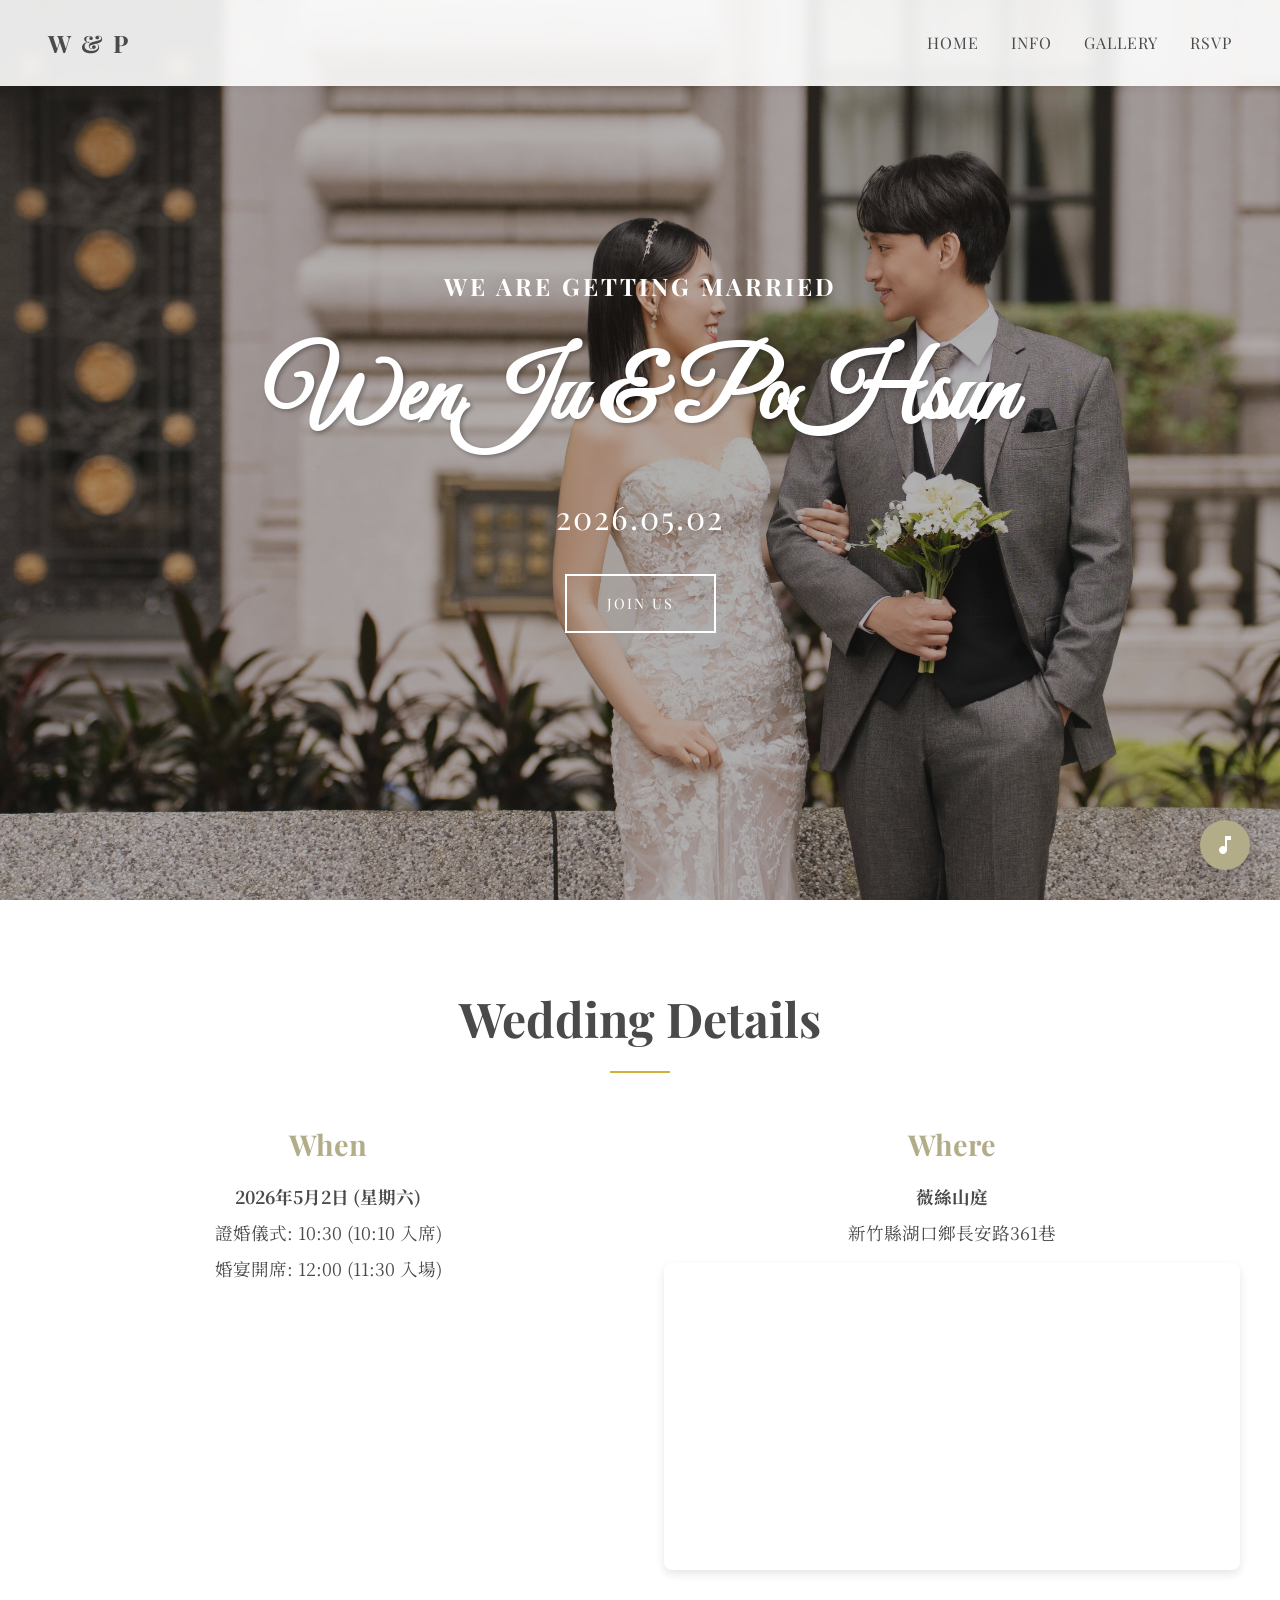
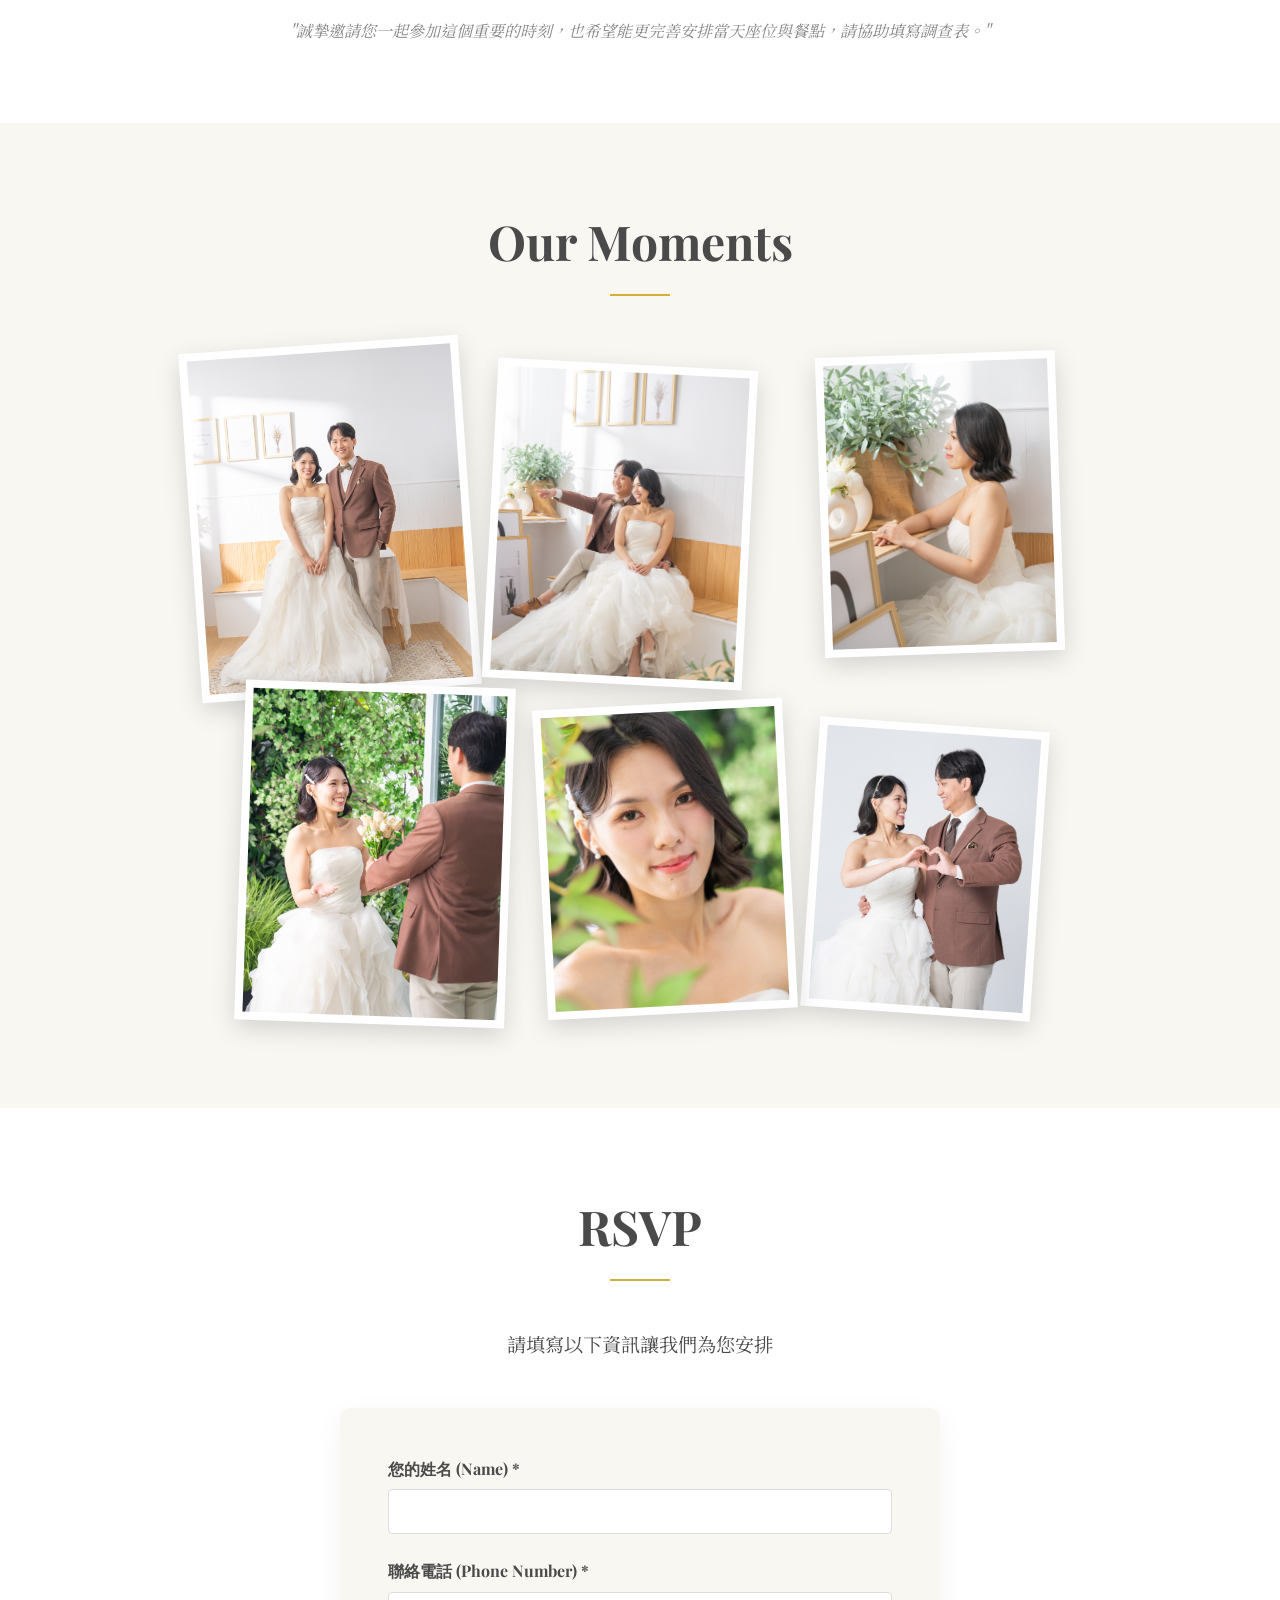
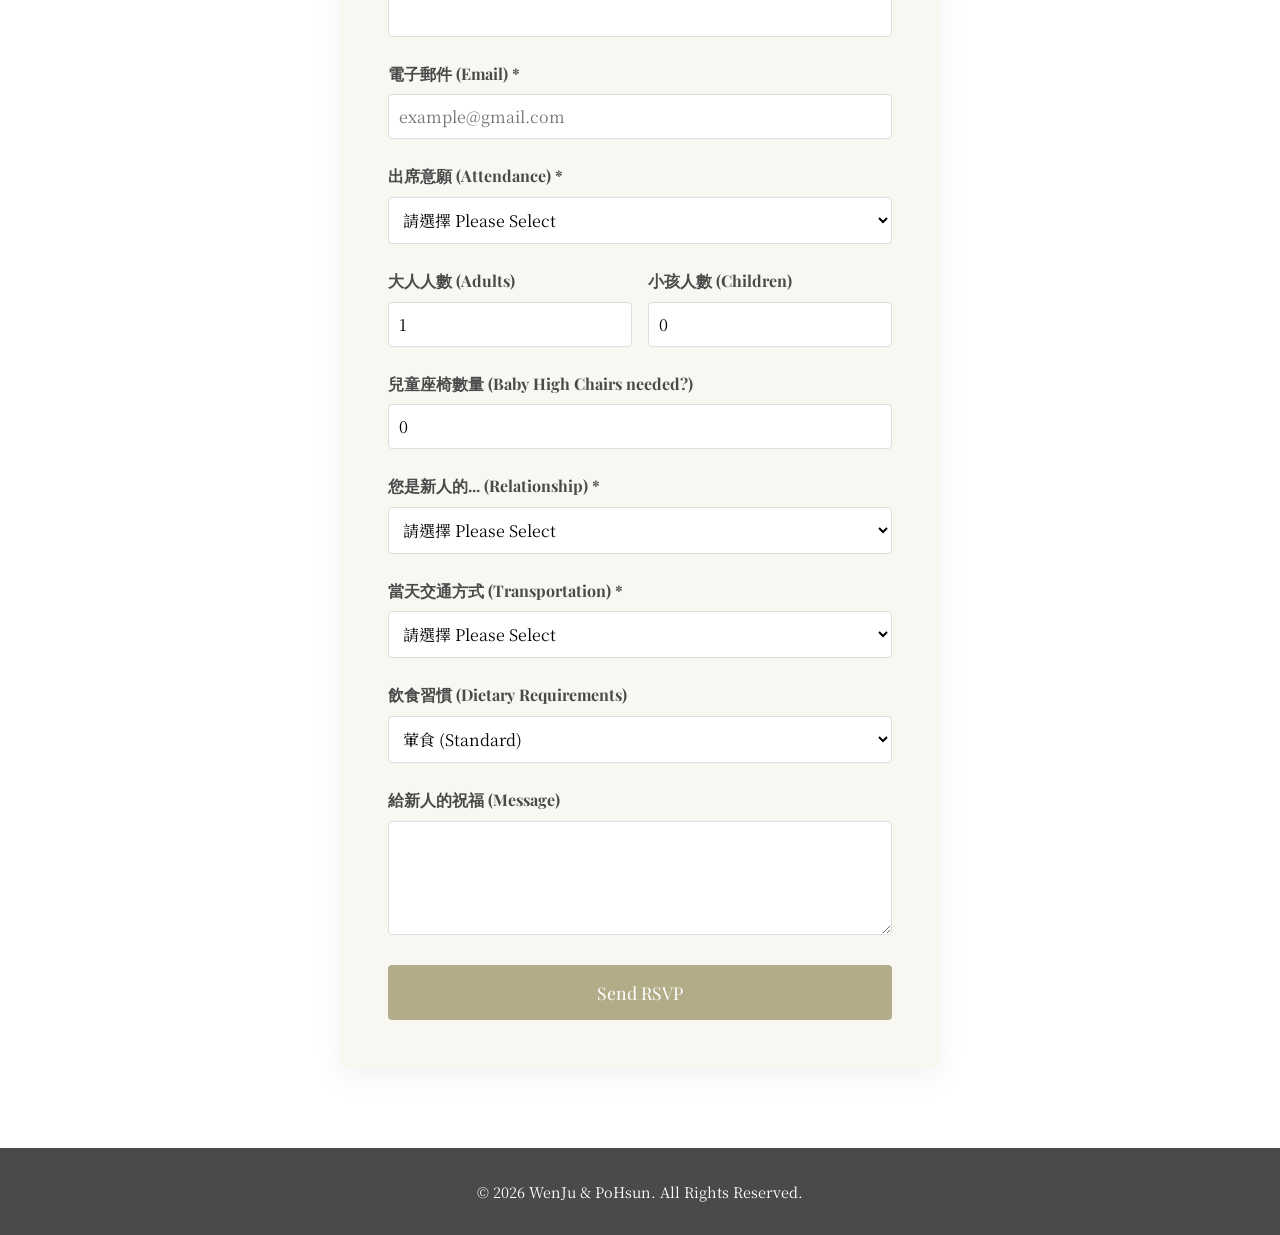
==== website/index.html @ a6ed4cf2 "Initial commit: Wedding invitation website - Hero section with couple photo - Photo collage gallery " ====
<!DOCTYPE html>
<html lang="zh-TW">

<head>
    <meta charset="UTF-8">
    <meta name="viewport" content="width=device-width, initial-scale=1.0">
    <title>汶如 & 柏勛 Wedding Invitation</title>
    <link rel="preconnect" href="https://fonts.googleapis.com">
    <link rel="preconnect" href="https://fonts.gstatic.com" crossorigin>
    <link
        href="https://fonts.googleapis.com/css2?family=Great+Vibes&family=Noto+Serif+TC:wght@400;700&family=Playfair+Display:ital,wght@0,400;0,700;1,400&display=swap"
        rel="stylesheet">
    <link rel="stylesheet" href="style.css">
</head>

<body>
    <!-- Navigation -->
    <nav class="navbar">
        <div class="logo">W & P</div>
        <button class="hamburger" aria-label="Toggle menu">
            <span class="hamburger-line"></span>
            <span class="hamburger-line"></span>
            <span class="hamburger-line"></span>
        </button>
        <ul class="nav-links">
            <li><a href="#home">Home</a></li>
            <li><a href="#info">Info</a></li>
            <li><a href="#gallery">Gallery</a></li>
            <li><a href="#rsvp">RSVP</a></li>
        </ul>
    </nav>

    <!-- Hero Section -->
    <section id="home" class="hero">
        <div class="hero-content">
            <h2 class="sub-title">We Are Getting Married</h2>
            <h1 class="main-title">WenJu & PoHsun</h1>
            <p class="date">2026.05.02</p>
            <a href="#rsvp" class="cta-button">Join Us</a>
        </div>
    </section>

    <!-- Info Section -->
    <section id="info" class="section info-section">
        <div class="container">
            <h2 class="section-title">Wedding Details</h2>
            <div class="info-grid">
                <div class="info-item">
                    <h3>When</h3>
                    <p><strong>2026年5月2日 (星期六)</strong></p>
                    <p>證婚儀式: 10:30 (10:10 入席)</p>
                    <p>婚宴開席: 12:00 (11:30 入場)</p>
                </div>
                <div class="info-item">
                    <h3>Where</h3>
                    <p><strong>薇絲山庭</strong></p>
                    <p>新竹縣湖口鄉長安路361巷</p>
                    <div class="map-container">
                        <iframe
                            src="https://www.google.com/maps/embed?pb=!1m18!1m12!1m3!1d3618.318659897148!2d121.05596697605924!3d24.92126694282381!2m3!1f0!2f0!3f0!3m2!1i1024!2i768!4f13.1!3m3!1m2!1s0x34683079c6566879%3A0x66f687431e281534!2z6boR57Wy5bGx5bqt5pmv6KeA5ZKW5ZWh!5e0!3m2!1szh-TW!2stw!4v1706868000000!5m2!1szh-TW!2stw"
                            width="100%" height="300" style="border:0;" allowfullscreen="" loading="lazy"
                            referrerpolicy="no-referrer-when-downgrade"></iframe>
                    </div>
                </div>
            </div>
            <div class="quote">
                <p>"誠摯邀請您一起參加這個重要的時刻，也希望能更完善安排當天座位與餐點，請協助填寫調查表。"</p>
            </div>
        </div>
    </section>

    <!-- Gallery Section -->
    <section id="gallery" class="section gallery-section">
        <div class="container">
            <h2 class="section-title">Our Moments</h2>
            <div class="photo-collage">
                <div class="collage-item item-1">
                    <img src="images/gallery1.jpg" alt="Wedding Photo 1" class="collage-img">
                </div>
                <div class="collage-item item-2">
                    <img src="images/gallery2.jpg" alt="Wedding Photo 2" class="collage-img">
                </div>
                <div class="collage-item item-3">
                    <img src="images/gallery3.jpg" alt="Wedding Photo 3" class="collage-img">
                </div>
                <div class="collage-item item-4">
                    <img src="images/gallery4.jpg" alt="Wedding Photo 4" class="collage-img">
                </div>
                <div class="collage-item item-5">
                    <img src="images/gallery5.jpg" alt="Wedding Photo 5" class="collage-img">
                </div>
                <div class="collage-item item-6">
                    <img src="images/gallery6.jpg" alt="Wedding Photo 6" class="collage-img">
                </div>
            </div>
        </div>
    </section>

    <!-- RSVP Section -->
    <section id="rsvp" class="section rsvp-section">
        <div class="container">
            <h2 class="section-title">RSVP</h2>
            <p class="rsvp-desc">請填寫以下資訊讓我們為您安排</p>

            <form id="rsvpForm" class="rsvp-form">
                <div class="form-group">
                    <label for="name">您的姓名 (Name) *</label>
                    <input type="text" id="name" name="name" required>
                </div>

                <div class="form-group">
                    <label for="phone">聯絡電話 (Phone Number) *</label>
                    <input type="tel" id="phone" name="phone" required>
                </div>

                <div class="form-group">
                    <label for="email">電子郵件 (Email) *</label>
                    <input type="email" id="email" name="email" required placeholder="example@gmail.com">
                </div>

                <div class="form-group">
                    <label for="attendance">出席意願 (Attendance) *</label>
                    <select id="attendance" name="attendance" required>
                        <option value="" disabled selected>請選擇 Please Select</option>
                        <option value="attending">準時出席 (Will Attend)</option>
                        <option value="declining">遺憾無法出席 (Regretfully Decline)</option>
                    </select>
                </div>

                <div class="form-row">
                    <div class="form-group">
                        <label for="adults">大人人數 (Adults)</label>
                        <input type="number" id="adults" name="adults" min="1" max="10" value="1">
                    </div>
                    <div class="form-group">
                        <label for="children">小孩人數 (Children)</label>
                        <input type="number" id="children" name="children" min="0" max="10" value="0">
                    </div>
                </div>

                <div class="form-group">
                    <label for="baby_seat">兒童座椅數量 (Baby High Chairs needed?)</label>
                    <input type="number" id="baby_seat" name="baby_seat" min="0" max="5" value="0">
                </div>

                <div class="form-group">
                    <label for="relationship">您是新人的... (Relationship) *</label>
                    <select id="relationship" name="relationship" required>
                        <option value="" disabled selected>請選擇 Please Select</option>
                        <option value="groom_side">家人/親戚 (Family)</option>
                        <option value="bride_side">朋友 (Friend)</option>
                        <option value="common_friend">同事 (Colleague)</option>
                    </select>
                </div>

                <div class="form-group">
                    <label for="transportation">當天交通方式 (Transportation) *</label>
                    <select id="transportation" name="transportation" required>
                        <option value="" disabled selected>請選擇 Please Select</option>
                        <option value="driving">自行開車 (Driving)</option>
                        <option value="public_transport">大眾運輸 (Public Transport)</option>
                        <option value="other">其他 (Other)</option>
                    </select>
                </div>

                <div class="form-group">
                    <label for="diet">飲食習慣 (Dietary Requirements)</label>
                    <select id="diet" name="diet">
                        <option value="standard">葷食 (Standard)</option>
                        <option value="vegetarian">素食 (Vegetarian)</option>
                        <option value="no_beef">不吃牛 (No Beef)</option>
                        <option value="no_seafood">不吃海鮮 (No Seafood)</option>
                        <option value="other">其他 (Other - please specify in message)</option>
                    </select>
                </div>

                <div class="form-group">
                    <label for="message">給新人的祝福 (Message)</label>
                    <textarea id="message" name="message" rows="4"></textarea>
                </div>

                <button type="submit" class="submit-button">Send RSVP</button>
            </form>
        </div>
    </section>

    <!-- Lightbox Modal -->
    <div class="lightbox" id="lightbox">
        <div class="lightbox-content">
            <button class="lightbox-close" id="lightboxClose">&times;</button>
            <button class="lightbox-nav lightbox-prev" id="lightboxPrev">&#10094;</button>
            <img src="" alt="Gallery Image" id="lightboxImg">
            <button class="lightbox-nav lightbox-next" id="lightboxNext">&#10095;</button>
            <div class="lightbox-counter" id="lightboxCounter">1 / 6</div>
        </div>
    </div>

    <!-- Background Music -->
    <audio id="bgMusic" loop>
        <source src="Bgmusic/M500002YnBPF3Ju9EO.mp3" type="audio/mpeg">
    </audio>

    <!-- Music Control Button -->
    <button class="music-btn" id="musicBtn" aria-label="Toggle music">
        <span class="music-icon" id="musicIcon">
            <svg class="music-on" viewBox="0 0 24 24" fill="currentColor">
                <path d="M12 3v10.55c-.59-.34-1.27-.55-2-.55-2.21 0-4 1.79-4 4s1.79 4 4 4 4-1.79 4-4V7h4V3h-6z"/>
            </svg>
            <svg class="music-off" viewBox="0 0 24 24" fill="currentColor" style="display:none;">
                <path d="M12 3v10.55c-.59-.34-1.27-.55-2-.55-2.21 0-4 1.79-4 4s1.79 4 4 4 4-1.79 4-4V7h4V3h-6z"/>
                <path d="M2 4l18 18" stroke="currentColor" stroke-width="2"/>
            </svg>
        </span>
    </button>

    <!-- Footer -->
    <footer>
        <p>&copy; 2026 WenJu & PoHsun. All Rights Reserved.</p>
    </footer>

    <script src="script.js"></script>
</body>

</html>
---- website/style.css ----
:root {
    --primary-color: #B2AC88;
    /* Sage Green */
    --secondary-color: #D4AF37;
    /* Gold */
    --bg-color: #F9F7F2;
    /* Off-white/Cream */
    --text-color: #4A4A4A;
    --heading-font: 'Playfair Display', serif;
    --body-font: 'Noto Serif TC', serif;
    --accent-font: 'Great Vibes', cursive;
}

* {
    margin: 0;
    padding: 0;
    box-sizing: border-box;
    scroll-behavior: smooth;
}

body {
    font-family: var(--body-font);
    background-color: var(--bg-color);
    color: var(--text-color);
    line-height: 1.6;
}

/* Navigation */
.navbar {
    position: fixed;
    top: 0;
    width: 100%;
    display: flex;
    justify-content: space-between;
    align-items: center;
    padding: 1.5rem 3rem;
    background: rgba(255, 255, 255, 0.9);
    backdrop-filter: blur(5px);
    z-index: 1000;
    box-shadow: 0 2px 10px rgba(0, 0, 0, 0.05);
}

.logo {
    font-family: var(--heading-font);
    font-size: 1.5rem;
    font-weight: 700;
    color: var(--text-color);
    letter-spacing: 2px;
}

.nav-links {
    list-style: none;
    display: flex;
    gap: 2rem;
}

.nav-links a {
    text-decoration: none;
    color: var(--text-color);
    font-family: var(--heading-font);
    font-size: 1rem;
    text-transform: uppercase;
    letter-spacing: 1px;
    transition: color 0.3s;
}

.nav-links a:hover {
    color: var(--secondary-color);
}

/* Hero Section */
.hero {
    height: 100vh;
    min-height: 600px;
    background: linear-gradient(rgba(0, 0, 0, 0.3), rgba(0, 0, 0, 0.3)), url('images/hero.jpg');
    background-size: cover;
    background-position: center center;
    background-attachment: fixed;
    background-repeat: no-repeat;
    /* Parallax effect */
    display: flex;
    justify-content: center;
    align-items: center;
    text-align: center;
    color: white;
    position: relative;
}

.hero-content {
    animation: fadeIn 2s ease-out;
}

.sub-title {
    font-family: var(--heading-font);
    font-size: 1.5rem;
    text-transform: uppercase;
    letter-spacing: 3px;
    margin-bottom: 1rem;
}

.main-title {
    font-family: var(--accent-font);
    font-size: 6rem;
    margin-bottom: 1rem;
    text-shadow: 2px 2px 4px rgba(0, 0, 0, 0.3);
}

.date {
    font-size: 2rem;
    font-family: var(--heading-font);
    margin-bottom: 2rem;
    letter-spacing: 2px;
}

.cta-button {
    display: inline-block;
    padding: 1rem 2.5rem;
    background-color: transparent;
    border: 2px solid white;
    color: white;
    text-decoration: none;
    text-transform: uppercase;
    font-family: var(--heading-font);
    letter-spacing: 2px;
    font-size: 0.9rem;
    transition: all 0.3s;
}

.cta-button:hover {
    background-color: white;
    color: var(--text-color);
}

/* General Section Styles */
.section {
    padding: 5rem 2rem;
}

.container {
    max-width: 1200px;
    margin: 0 auto;
}

.section-title {
    font-family: var(--heading-font);
    font-size: 3rem;
    text-align: center;
    margin-bottom: 3rem;
    color: var(--text-color);
    position: relative;
    padding-bottom: 1rem;
}

.section-title::after {
    content: '';
    position: absolute;
    bottom: 0;
    left: 50%;
    transform: translateX(-50%);
    width: 60px;
    height: 2px;
    background-color: var(--secondary-color);
}

/* Info Section */
.info-section {
    background-color: white;
    text-align: center;
}

.info-grid {
    display: grid;
    grid-template-columns: repeat(auto-fit, minmax(300px, 1fr));
    gap: 3rem;
    margin-bottom: 3rem;
}

.info-item h3 {
    font-family: var(--heading-font);
    font-size: 1.8rem;
    margin-bottom: 1rem;
    color: var(--primary-color);
}

.info-item p {
    margin-bottom: 0.5rem;
    font-size: 1.1rem;
}

.map-link {
    display: inline-block;
    margin-top: 1rem;
    color: var(--secondary-color);
    text-decoration: none;
    border-bottom: 1px solid var(--secondary-color);
    padding-bottom: 2px;
    transition: color 0.3s;
}

.map-link:hover {
    color: var(--primary-color);
    border-color: var(--primary-color);
}

.quote {
    font-style: italic;
    color: #888;
    max-width: 800px;
    margin: 0 auto;
}

/* Gallery Section */
.gallery-section {
    background-color: var(--bg-color);
    position: relative;
    padding: 5rem 2rem 4rem;
    overflow: hidden;
}

/* Photo Collage Layout */
.photo-collage {
    position: relative;
    max-width: 1000px;
    margin: 0 auto;
    min-height: 700px;
}

.collage-item {
    position: absolute;
    background: white;
    padding: 8px;
    box-shadow: 0 8px 25px rgba(0, 0, 0, 0.15);
    transition: all 0.4s cubic-bezier(0.25, 0.46, 0.45, 0.94);
    cursor: pointer;
}

.collage-item:hover {
    z-index: 10;
    transform: scale(1.05) rotate(0deg) !important;
    box-shadow: 0 15px 40px rgba(0, 0, 0, 0.25);
}

.collage-img {
    width: 100%;
    height: 100%;
    object-fit: cover;
    display: block;
}

/* Individual photo positions and rotations */
.item-1 {
    width: 280px;
    height: 350px;
    top: 0;
    left: 5%;
    transform: rotate(-4deg);
    z-index: 2;
}

.item-2 {
    width: 260px;
    height: 320px;
    top: 20px;
    left: 35%;
    transform: rotate(3deg);
    z-index: 3;
}

.item-3 {
    width: 240px;
    height: 300px;
    top: 10px;
    right: 8%;
    transform: rotate(-2deg);
    z-index: 1;
}

.item-4 {
    width: 270px;
    height: 340px;
    top: 340px;
    left: 10%;
    transform: rotate(2deg);
    z-index: 4;
}

.item-5 {
    width: 250px;
    height: 310px;
    top: 360px;
    left: 40%;
    transform: rotate(-3deg);
    z-index: 5;
}

.item-6 {
    width: 230px;
    height: 290px;
    top: 380px;
    right: 10%;
    transform: rotate(4deg);
    z-index: 2;
}

/* Tablet adjustments */
@media (max-width: 900px) {
    .photo-collage {
        min-height: 600px;
    }

    .collage-item {
        padding: 6px;
    }

    .item-1 {
        width: 200px;
        height: 250px;
        left: 2%;
    }

    .item-2 {
        width: 190px;
        height: 240px;
        left: 38%;
    }

    .item-3 {
        width: 180px;
        height: 220px;
        right: 2%;
    }

    .item-4 {
        width: 195px;
        height: 245px;
        top: 280px;
        left: 5%;
    }

    .item-5 {
        width: 185px;
        height: 230px;
        top: 290px;
        left: 40%;
    }

    .item-6 {
        width: 175px;
        height: 215px;
        top: 300px;
        right: 5%;
    }
}

/* Mobile - Enhanced grid layout */
@media (max-width: 600px) {
    .gallery-section {
        padding: 3rem 1rem;
    }

    .photo-collage {
        display: grid;
        grid-template-columns: repeat(2, 1fr);
        gap: 12px;
        min-height: auto;
        padding: 0;
    }

    .collage-item {
        position: relative !important;
        top: auto !important;
        left: auto !important;
        right: auto !important;
        width: 100% !important;
        height: auto !important;
        padding: 5px;
        box-shadow: 0 4px 15px rgba(0, 0, 0, 0.12);
        border-radius: 4px;
    }

    /* Add subtle rotations for visual interest */
    .collage-item.item-1 { transform: rotate(-1deg) !important; }
    .collage-item.item-2 { transform: rotate(1deg) !important; }
    .collage-item.item-3 { transform: rotate(-0.5deg) !important; }
    .collage-item.item-4 { transform: rotate(0.5deg) !important; }
    .collage-item.item-5 { transform: rotate(-1deg) !important; }
    .collage-item.item-6 { transform: rotate(1deg) !important; }

    .collage-item:hover {
        transform: scale(1.03) rotate(0deg) !important;
        z-index: 10;
    }

    .collage-img {
        aspect-ratio: 3/4;
        object-fit: cover;
        border-radius: 2px;
    }
}

/* RSVP Section */
.rsvp-section {
    background-color: white;
}

.rsvp-desc {
    text-align: center;
    margin-bottom: 3rem;
    font-size: 1.2rem;
}

.rsvp-form {
    max-width: 600px;
    margin: 0 auto;
    background-color: var(--bg-color);
    padding: 3rem;
    border-radius: 10px;
    box-shadow: 0 10px 30px rgba(0, 0, 0, 0.05);
}

.form-group {
    margin-bottom: 1.5rem;
}

.form-group label {
    display: block;
    margin-bottom: 0.5rem;
    font-weight: 700;
    font-family: var(--heading-font);
}

.form-group input,
.form-group select,
.form-group textarea {
    width: 100%;
    padding: 10px;
    border: 1px solid #ddd;
    border-radius: 4px;
    font-family: var(--body-font);
    font-size: 1rem;
    background-color: white;
}

.form-group input:focus,
.form-group select:focus,
.form-group textarea:focus {
    outline: none;
    border-color: var(--primary-color);
    box-shadow: 0 0 5px rgba(178, 172, 136, 0.3);
}

.submit-button {
    width: 100%;
    padding: 1rem;
    background-color: var(--primary-color);
    color: white;
    border: none;
    border-radius: 4px;
    font-size: 1.1rem;
    font-family: var(--heading-font);
    cursor: pointer;
    transition: background-color 0.3s;
}

.submit-button:hover {
    background-color: #9A9573;
    /* Darker sage */
}

/* Footer */
footer {
    padding: 2rem;
    text-align: center;
    background-color: var(--text-color);
    color: white;
    font-size: 0.9rem;
}

/* Keyframes */
@keyframes fadeIn {
    from {
        opacity: 0;
        transform: translateY(20px);
    }

    to {
        opacity: 1;
        transform: translateY(0);
    }
}

/* Hamburger Menu */
.hamburger {
    display: none;
    flex-direction: column;
    justify-content: space-between;
    width: 30px;
    height: 21px;
    background: transparent;
    border: none;
    cursor: pointer;
    padding: 0;
    z-index: 1001;
}

.hamburger-line {
    display: block;
    width: 100%;
    height: 3px;
    background-color: var(--text-color);
    border-radius: 3px;
    transition: all 0.3s ease;
}

.hamburger.active .hamburger-line:nth-child(1) {
    transform: rotate(45deg) translate(5px, 5px);
}

.hamburger.active .hamburger-line:nth-child(2) {
    opacity: 0;
}

.hamburger.active .hamburger-line:nth-child(3) {
    transform: rotate(-45deg) translate(7px, -6px);
}

/* Mobile Responsiveness */
@media (max-width: 768px) {
    .hamburger {
        display: flex;
    }

    .navbar {
        flex-wrap: wrap;
        padding: 1rem 1.5rem;
        justify-content: space-between;
    }

    .nav-links {
        display: none;
        width: 100%;
        flex-direction: column;
        align-items: center;
        padding: 1rem 0;
        margin-top: 1rem;
        border-top: 1px solid rgba(0, 0, 0, 0.1);
        gap: 0;
    }

    .nav-links.active {
        display: flex;
    }

    .nav-links li {
        width: 100%;
        text-align: center;
    }

    .nav-links a {
        display: block;
        padding: 0.75rem 0;
        font-size: 1.1rem;
    }

    .main-title {
        font-size: 3rem;
    }

    .sub-title {
        font-size: 1rem;
        letter-spacing: 2px;
    }

    .date {
        font-size: 1.5rem;
    }

    /* Fix hero image on mobile - critical fix */
    .hero {
        background-attachment: scroll;
        background-position: center center;
        background-size: cover;
        min-height: 100vh;
        height: auto;
    }

    .hero-content {
        padding: 0 1.5rem;
    }

    .section-title {
        font-size: 2rem;
    }

    .info-item h3 {
        font-size: 1.4rem;
    }

    .rsvp-form {
        padding: 1.5rem;
    }

    .form-row {
        flex-direction: column;
        gap: 0;
    }

    .cta-button {
        padding: 0.8rem 1.5rem;
        font-size: 0.8rem;
    }
}

/* Extra small devices */
@media (max-width: 480px) {
    .main-title {
        font-size: 2.5rem;
    }

    .section {
        padding: 3rem 1rem;
    }

    .gallery-slide {
        height: 280px;
    }

    .slider-btn {
        width: 35px;
        height: 35px;
        font-size: 1.2rem;
    }

    .prev-btn {
        left: 10px;
    }

    .next-btn {
        right: 10px;
    }
}

.map-container {
    margin-top: 1rem;
    border-radius: 8px;
    overflow: hidden;
    box-shadow: 0 4px 10px rgba(0, 0, 0, 0.1);
}

/* Form Row for multiple inputs */
.form-row {
    display: flex;
    gap: 1rem;
}

.form-row .form-group {
    flex: 1;
}

/* Lightbox Modal */
.lightbox {
    display: none;
    position: fixed;
    top: 0;
    left: 0;
    width: 100%;
    height: 100%;
    background-color: rgba(0, 0, 0, 0.95);
    z-index: 2000;
    justify-content: center;
    align-items: center;
    opacity: 0;
    transition: opacity 0.3s ease;
}

.lightbox.active {
    display: flex;
    opacity: 1;
}

.lightbox-content {
    position: relative;
    max-width: 90vw;
    max-height: 90vh;
    animation: lightboxZoom 0.3s ease;
}

@keyframes lightboxZoom {
    from {
        transform: scale(0.8);
        opacity: 0;
    }
    to {
        transform: scale(1);
        opacity: 1;
    }
}

.lightbox-content img {
    max-width: 90vw;
    max-height: 85vh;
    object-fit: contain;
    border-radius: 8px;
    box-shadow: 0 10px 50px rgba(0, 0, 0, 0.5);
}

.lightbox-close {
    position: absolute;
    top: -45px;
    right: 0;
    background: none;
    border: none;
    color: white;
    font-size: 2.5rem;
    cursor: pointer;
    padding: 5px 15px;
    transition: transform 0.2s ease, color 0.2s ease;
}

.lightbox-close:hover {
    transform: scale(1.2);
    color: var(--secondary-color);
}

.lightbox-nav {
    position: absolute;
    top: 50%;
    transform: translateY(-50%);
    background-color: rgba(255, 255, 255, 0.9);
    color: var(--text-color);
    border: none;
    font-size: 1.5rem;
    cursor: pointer;
    border-radius: 50%;
    width: 50px;
    height: 50px;
    display: flex;
    align-items: center;
    justify-content: center;
    transition: all 0.3s ease;
    box-shadow: 0 2px 15px rgba(0, 0, 0, 0.3);
}

.lightbox-nav:hover {
    background-color: white;
    transform: translateY(-50%) scale(1.1);
}

.lightbox-prev {
    left: -70px;
}

.lightbox-next {
    right: -70px;
}

.lightbox-counter {
    position: absolute;
    bottom: -40px;
    left: 50%;
    transform: translateX(-50%);
    color: white;
    font-family: var(--heading-font);
    font-size: 1rem;
    letter-spacing: 2px;
}

/* Mobile lightbox adjustments */
@media (max-width: 768px) {
    .lightbox-content img {
        max-width: 95vw;
        max-height: 80vh;
    }

    .lightbox-nav {
        width: 40px;
        height: 40px;
        font-size: 1.2rem;
    }

    .lightbox-prev {
        left: 10px;
    }

    .lightbox-next {
        right: 10px;
    }

    .lightbox-close {
        top: -40px;
        right: -5px;
        font-size: 2rem;
    }

    .lightbox-counter {
        bottom: -35px;
    }
}

/* Music Control Button */
.music-btn {
    position: fixed;
    bottom: 30px;
    right: 30px;
    width: 50px;
    height: 50px;
    border-radius: 50%;
    background-color: var(--primary-color);
    border: none;
    cursor: pointer;
    z-index: 1500;
    display: flex;
    align-items: center;
    justify-content: center;
    box-shadow: 0 4px 15px rgba(0, 0, 0, 0.2);
    transition: all 0.3s ease;
}

.music-btn:hover {
    transform: scale(1.1);
    background-color: var(--secondary-color);
}

.music-btn.playing {
    animation: pulse 1.5s infinite;
}

.music-icon {
    width: 24px;
    height: 24px;
    color: white;
}

.music-icon svg {
    width: 100%;
    height: 100%;
}

@keyframes pulse {
    0%, 100% {
        box-shadow: 0 4px 15px rgba(0, 0, 0, 0.2);
    }
    50% {
        box-shadow: 0 4px 25px rgba(178, 172, 136, 0.6);
    }
}

/* Mobile adjustment for music button */
@media (max-width: 768px) {
    .music-btn {
        bottom: 20px;
        right: 20px;
        width: 45px;
        height: 45px;
    }

    .music-icon {
        width: 20px;
        height: 20px;
    }
}
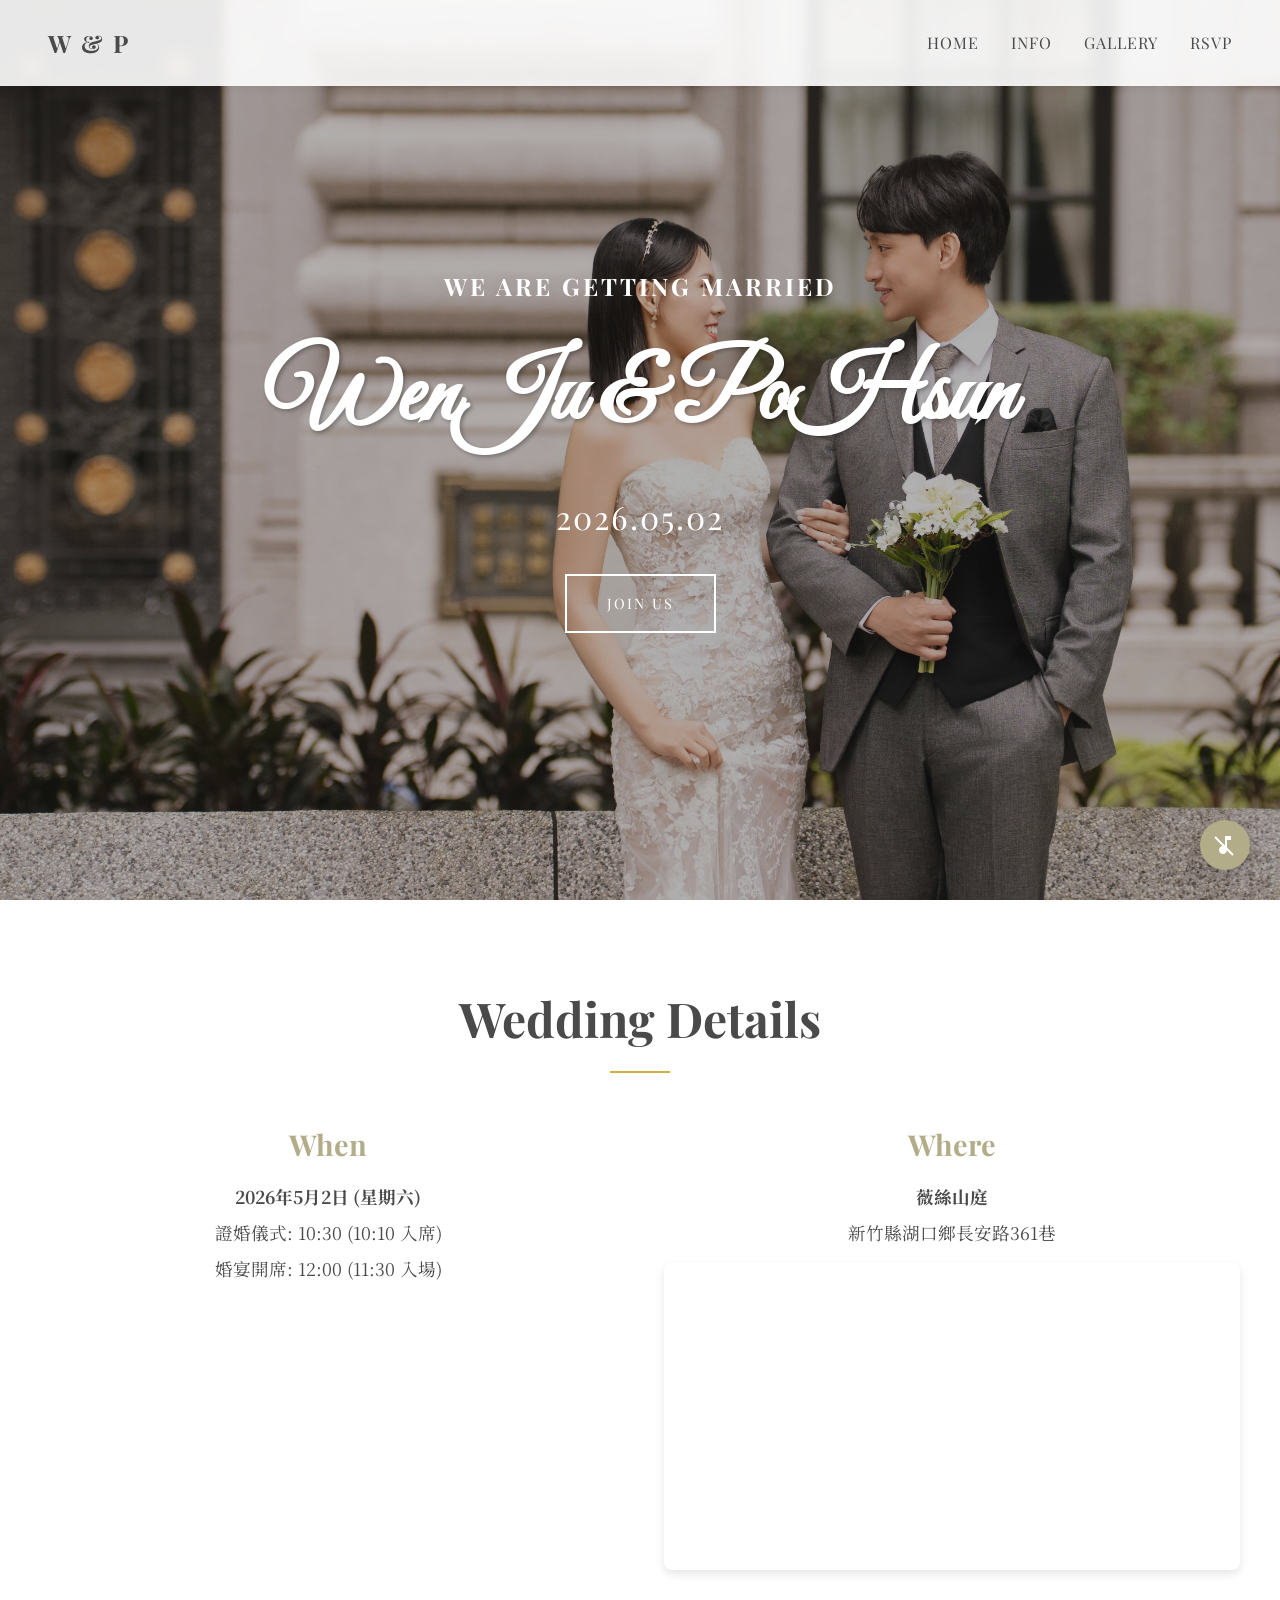
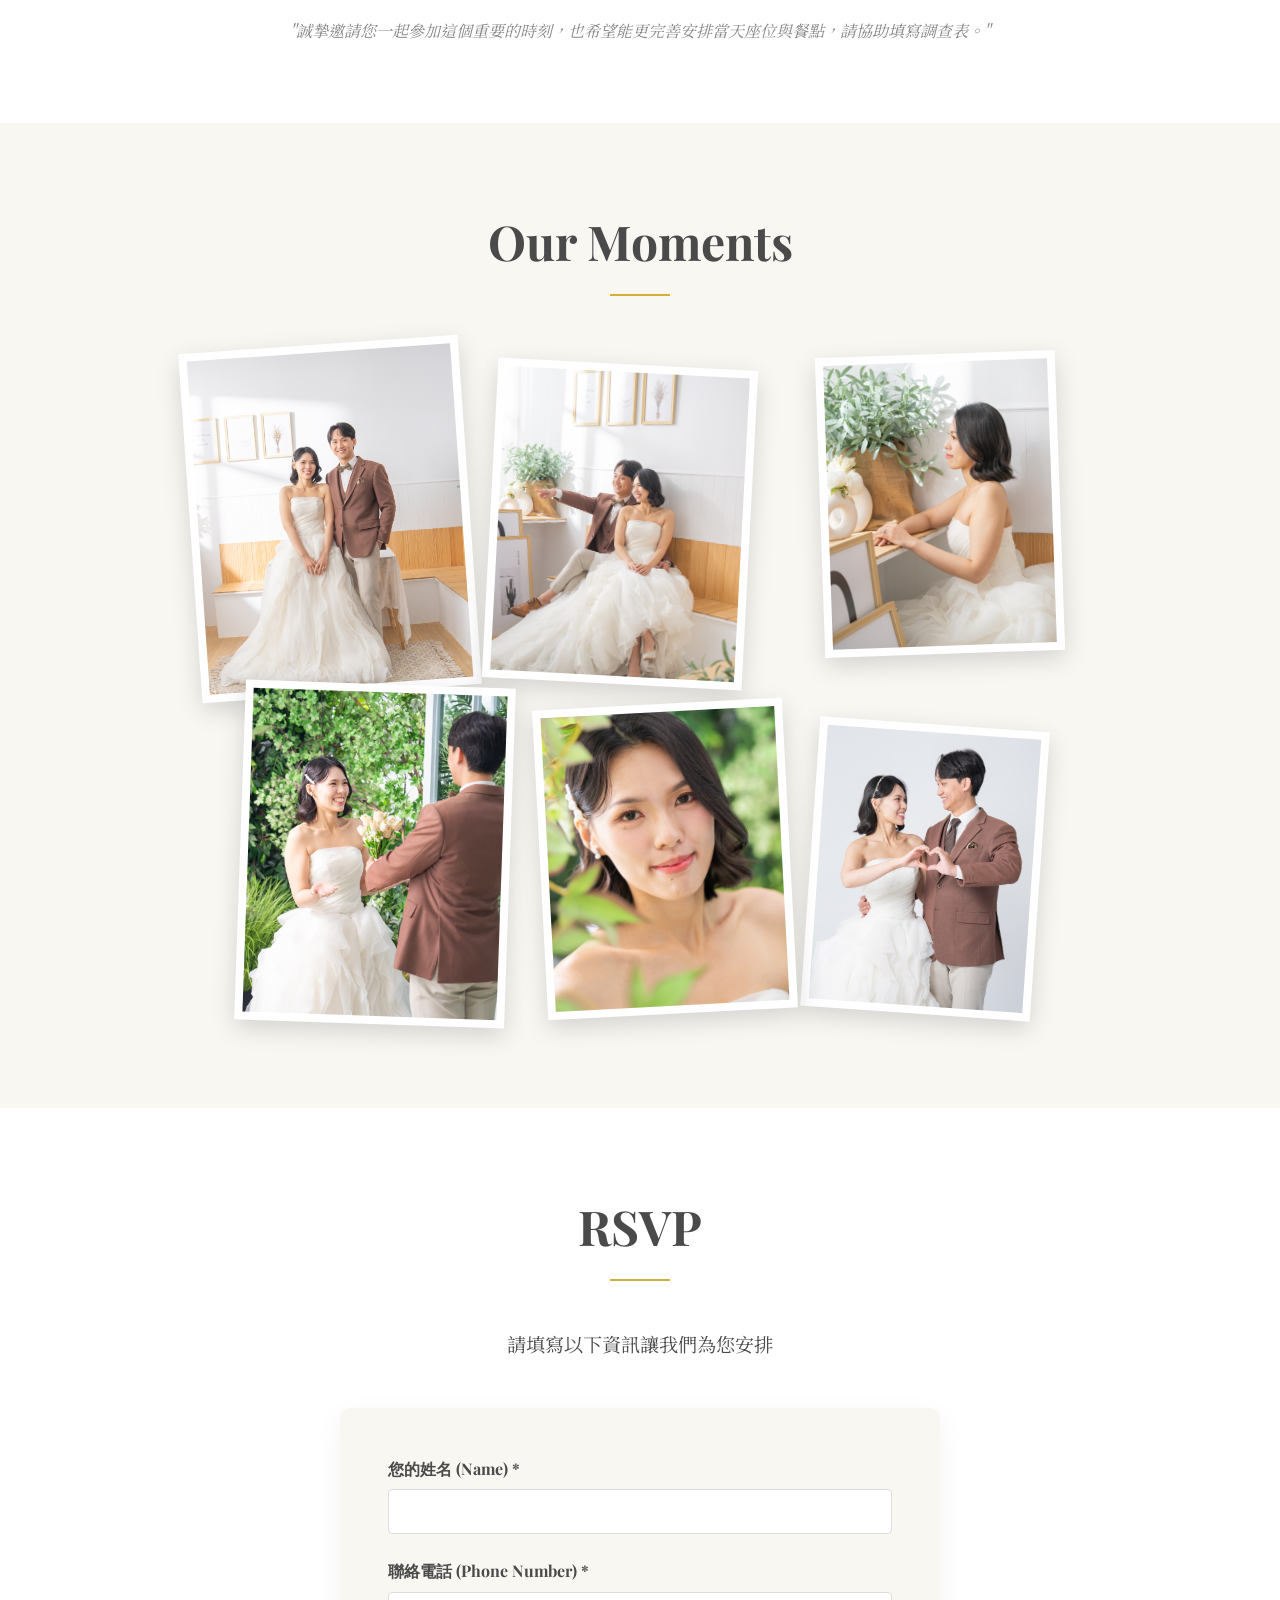
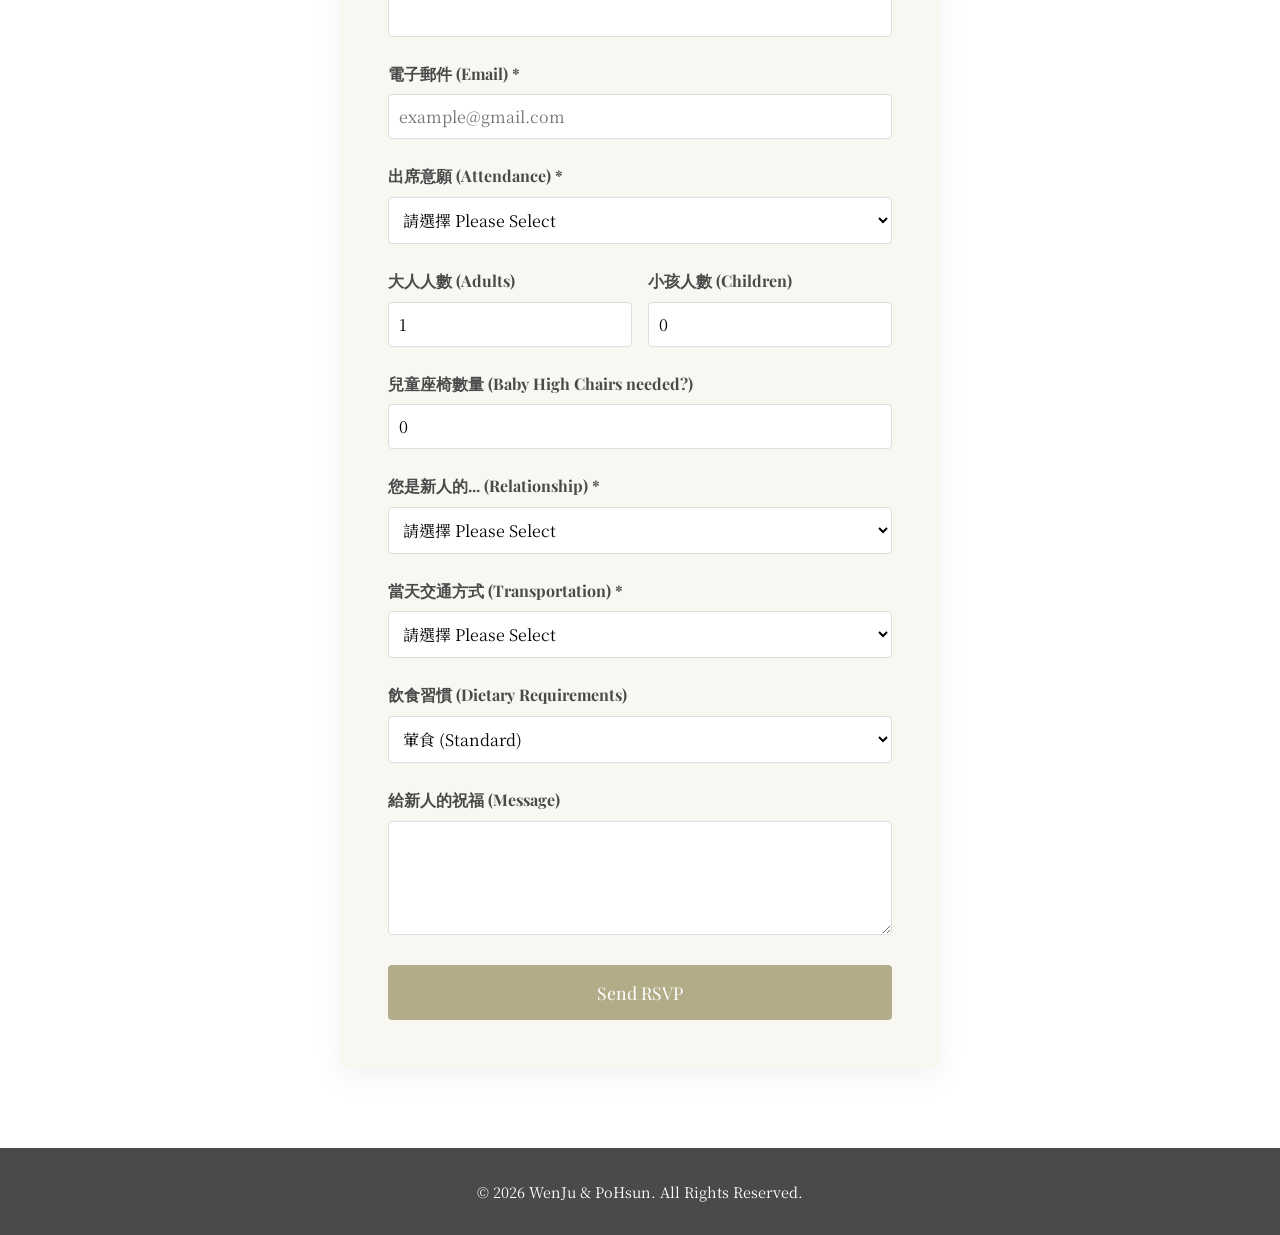
==== commit a75540fd: "Fix music icon initial state for autoplay Set initial state to show music-off icon since autoplay ma" ====
--- a/website/index.html
+++ b/website/index.html
@@ -203,10 +203,10 @@
     <!-- Music Control Button -->
     <button class="music-btn" id="musicBtn" aria-label="Toggle music">
         <span class="music-icon" id="musicIcon">
-            <svg class="music-on" viewBox="0 0 24 24" fill="currentColor">
+            <svg class="music-on" viewBox="0 0 24 24" fill="currentColor" style="display:none;">
                 <path d="M12 3v10.55c-.59-.34-1.27-.55-2-.55-2.21 0-4 1.79-4 4s1.79 4 4 4 4-1.79 4-4V7h4V3h-6z"/>
             </svg>
-            <svg class="music-off" viewBox="0 0 24 24" fill="currentColor" style="display:none;">
+            <svg class="music-off" viewBox="0 0 24 24" fill="currentColor">
                 <path d="M12 3v10.55c-.59-.34-1.27-.55-2-.55-2.21 0-4 1.79-4 4s1.79 4 4 4 4-1.79 4-4V7h4V3h-6z"/>
                 <path d="M2 4l18 18" stroke="currentColor" stroke-width="2"/>
             </svg>
